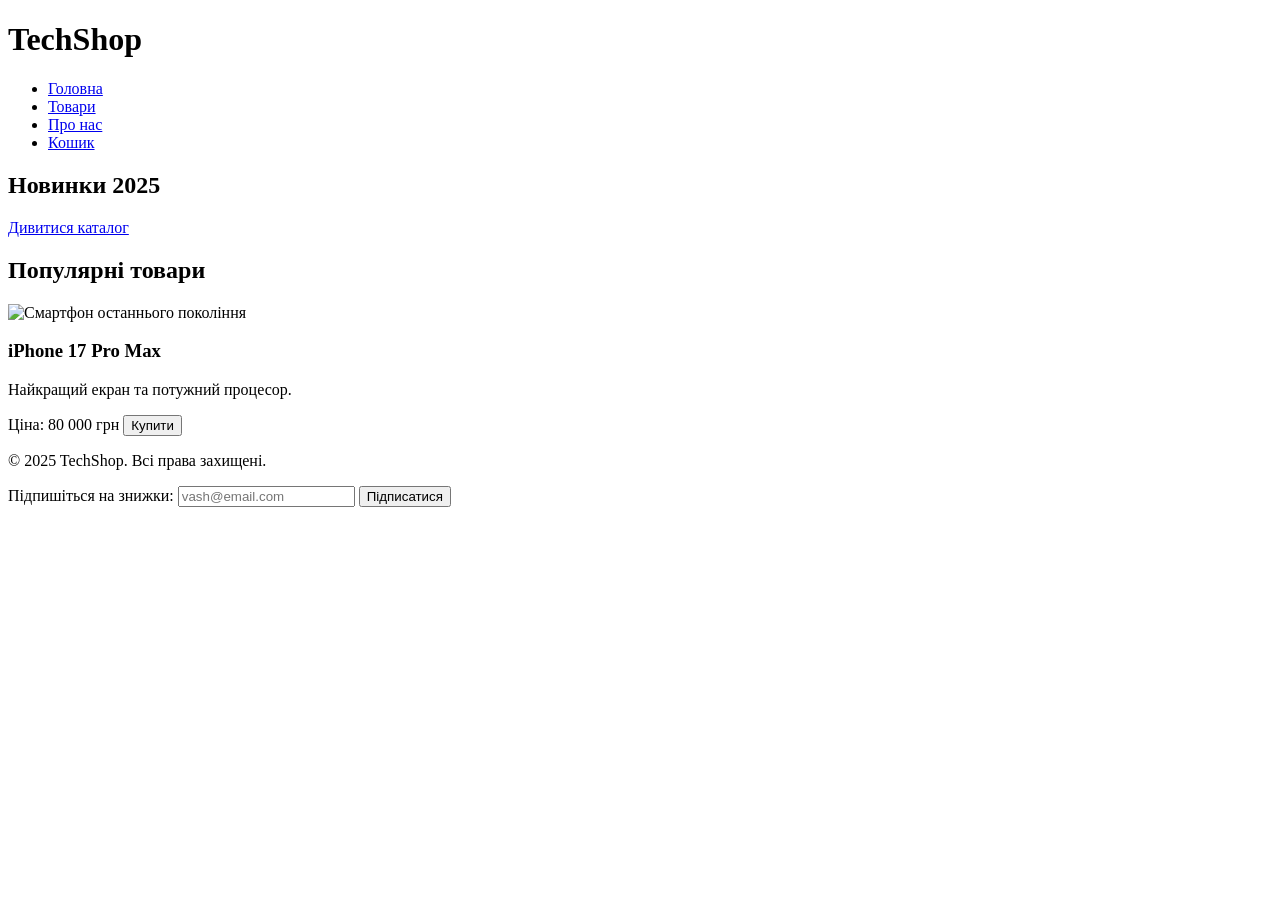
==== index.html @ ba2d1360 "Add basic semantic structure" ====
<!DOCTYPE html>
<html lang="uk">
<head>
    <meta charset="UTF-8">
    <meta name="viewport" content="width=device-width, initial-scale=1.0">
    <title>TechShop</title>
</head>
<body>
    <header>
    <h1>TechShop</h1>
    <nav>
        <ul>
            <li><a href="#">Головна</a></li>
            <li><a href="#">Товари</a></li>
            <li><a href="#">Про нас</a></li>
            <li><a href="#">Кошик</a></li>
        </ul>
    </nav>
    </header>
</body>
<main>
    <section>
    <h2>Новинки 2025</h2>
    <a href="#">Дивитися каталог</a>
    </section>
    <section>
    <h2>Популярні товари</h2>
    <article>
        <img src="https://via.placeholder.com/150" alt="Смартфон останнього покоління">
        <h3>iPhone 17 Pro Max</h3>
        <p>Найкращий екран та потужний процесор.</p>
        <span>Ціна: 80 000 грн</span>
        <button type="button">Купити</button>
    </article>
    </section>
    <footer>
    <p>&copy; 2025 TechShop. Всі права захищені.</p>
    <form>
        <label for="email">Підпишіться на знижки:</label>
        <input type="email" id="email" placeholder="vash@email.com">
        <button type="submit">Підписатися</button>
    </form>
    </footer>
</main>
</html>
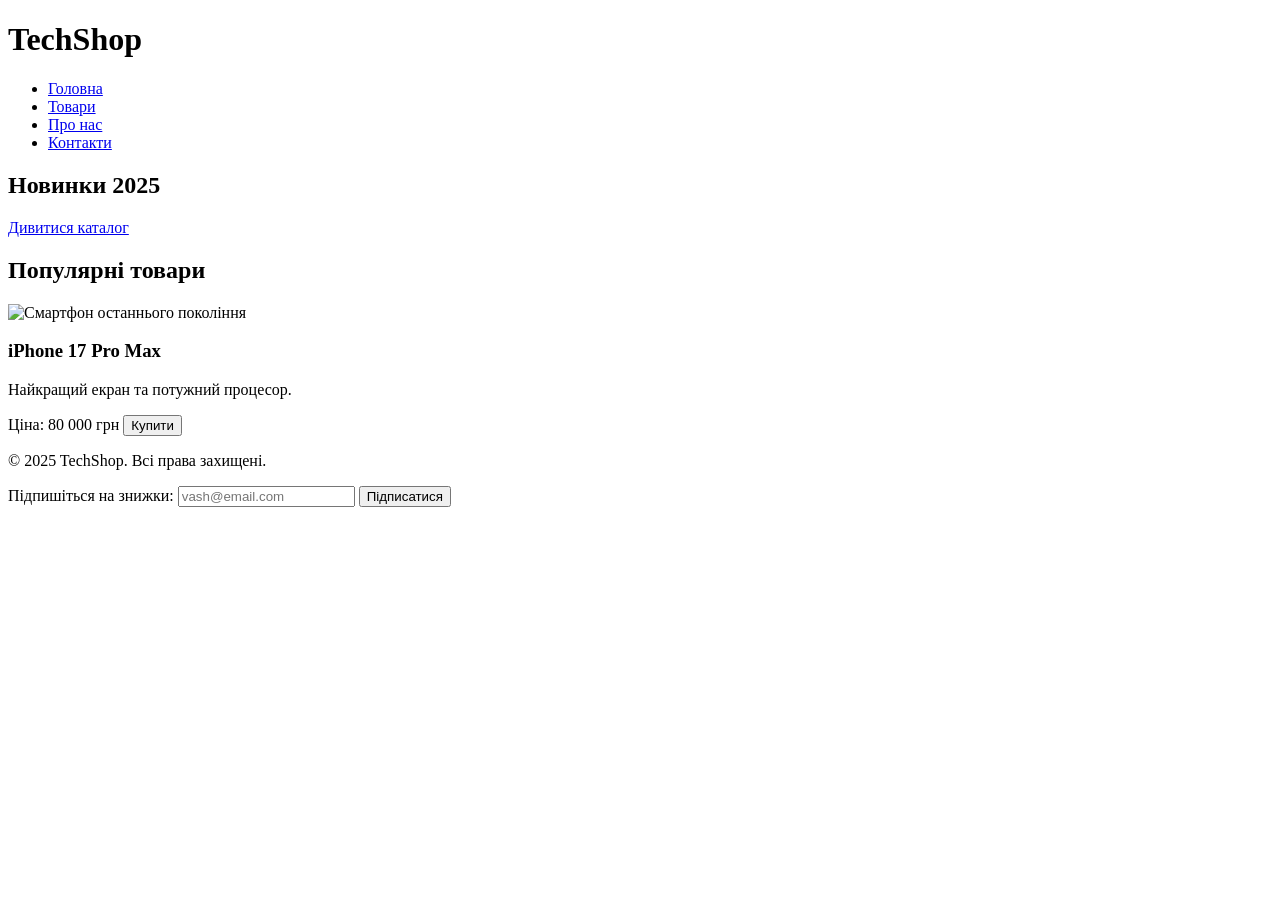
==== commit b58122af: "Add basic semantic HTML5 structure" ====
--- a/index.html
+++ b/index.html
@@ -3,43 +3,46 @@
 <head>
     <meta charset="UTF-8">
     <meta name="viewport" content="width=device-width, initial-scale=1.0">
-    <title>TechShop</title>
+    <title>TechShop - Магазин гаджетів</title>
 </head>
-<body>
-    <header>
-    <h1>TechShop</h1>
-    <nav>
-        <ul>
-            <li><a href="#">Головна</a></li>
-            <li><a href="#">Товари</a></li>
-            <li><a href="#">Про нас</a></li>
-            <li><a href="#">Кошик</a></li>
-        </ul>
-    </nav>
+<body> <header>
+        <h1>TechShop</h1>
+        <nav>
+            <ul>
+                <li><a href="index.html">Головна</a></li>
+                <li><a href="#">Товари</a></li>
+                <li><a href="about.html">Про нас</a></li>
+                <li><a href="contacts.html">Контакти</a></li>
+            </ul>
+        </nav>
     </header>
+
+    <main>
+        <section>
+            <h2>Новинки 2025</h2>
+            <a href="#">Дивитися каталог</a>
+        </section>
+
+        <section>
+            <h2>Популярні товари</h2>
+            <article>
+                <img src="https://via.placeholder.com/150" alt="Смартфон останнього покоління">
+                <h3>iPhone 17 Pro Max</h3>
+                <p>Найкращий екран та потужний процесор.</p>
+                <span>Ціна: 80 000 грн</span>
+                <button type="button">Купити</button>
+            </article>
+            </section>
+    </main>
+
+    <footer>
+        <p>&copy; 2025 TechShop. Всі права захищені.</p>
+        <form>
+            <label for="email">Підпишіться на знижки:</label>
+            <input type="email" id="email" placeholder="vash@email.com">
+            <button type="submit">Підписатися</button>
+        </form>
+    </footer>
+
 </body>
-<main>
-    <section>
-    <h2>Новинки 2025</h2>
-    <a href="#">Дивитися каталог</a>
-    </section>
-    <section>
-    <h2>Популярні товари</h2>
-    <article>
-        <img src="https://via.placeholder.com/150" alt="Смартфон останнього покоління">
-        <h3>iPhone 17 Pro Max</h3>
-        <p>Найкращий екран та потужний процесор.</p>
-        <span>Ціна: 80 000 грн</span>
-        <button type="button">Купити</button>
-    </article>
-    </section>
-    <footer>
-    <p>&copy; 2025 TechShop. Всі права захищені.</p>
-    <form>
-        <label for="email">Підпишіться на знижки:</label>
-        <input type="email" id="email" placeholder="vash@email.com">
-        <button type="submit">Підписатися</button>
-    </form>
-    </footer>
-</main>
 </html>
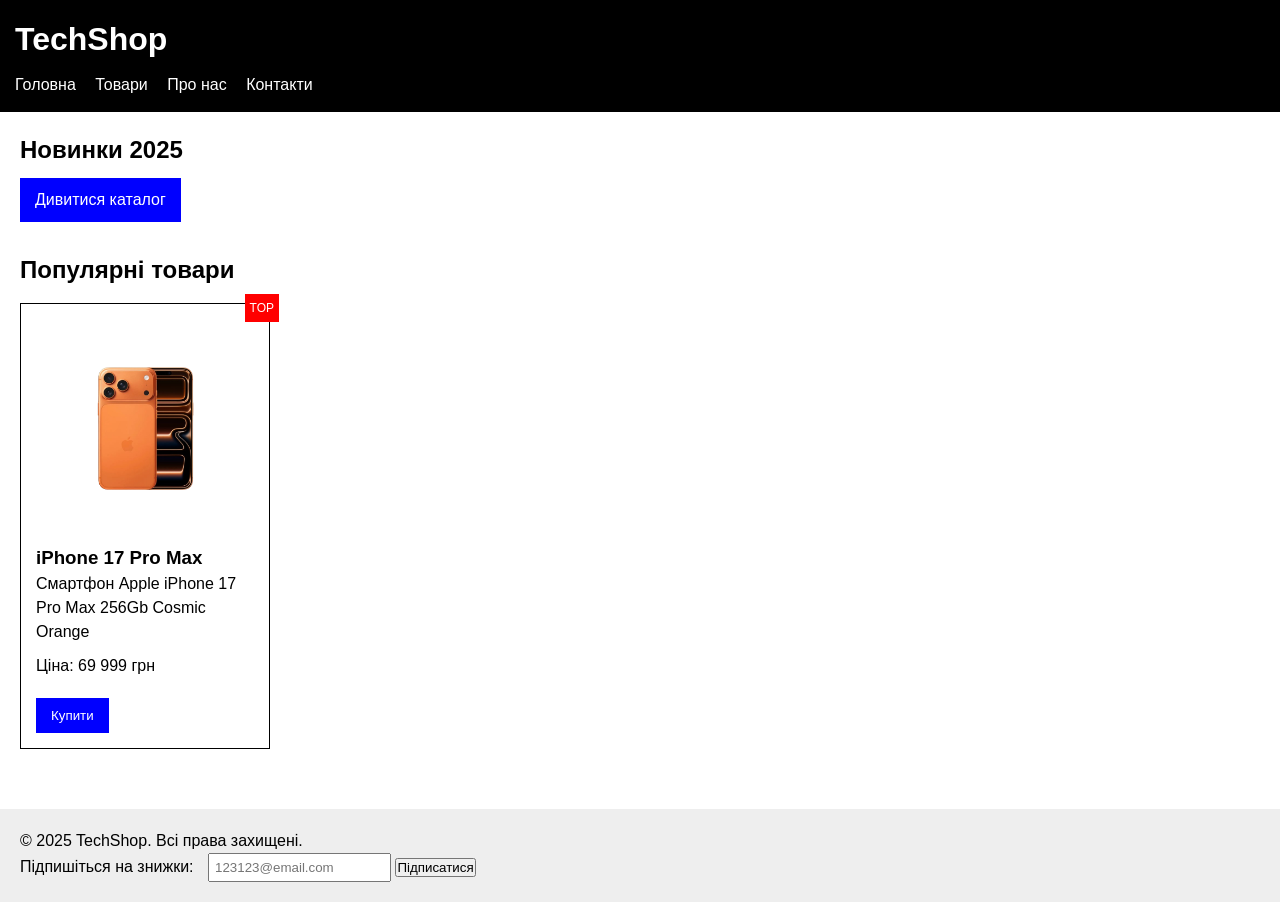
==== commit 563d1a45: "lab 3" ====
--- a/index.html
+++ b/index.html
@@ -4,11 +4,13 @@
     <meta charset="UTF-8">
     <meta name="viewport" content="width=device-width, initial-scale=1.0">
     <title>TechShop - Магазин гаджетів</title>
+    <link rel="stylesheet" href="style.css">
 </head>
-<body> <header>
+<body>
+    <header class="header">
         <h1>TechShop</h1>
         <nav>
-            <ul>
+            <ul class="menu">
                 <li><a href="index.html">Головна</a></li>
                 <li><a href="#">Товари</a></li>
                 <li><a href="about.html">Про нас</a></li>
@@ -17,29 +19,31 @@
         </nav>
     </header>
 
-    <main>
-        <section>
+    <main class="container">
+        <section class="hero">
             <h2>Новинки 2025</h2>
-            <a href="#">Дивитися каталог</a>
+            <a href="#" class="btn">Дивитися каталог</a>
         </section>
 
         <section>
             <h2>Популярні товари</h2>
-            <article>
-                <img src="https://via.placeholder.com/150" alt="Смартфон останнього покоління">
+            <article class="card">
+                <span class="badge">TOP</span>
+    
+                <img src="images/iphone-17-pro-max-256gb-orange.jpg">
                 <h3>iPhone 17 Pro Max</h3>
-                <p>Найкращий екран та потужний процесор.</p>
-                <span>Ціна: 80 000 грн</span>
-                <button type="button">Купити</button>
+                <p>Смартфон Apple iPhone 17 Pro Max 256Gb Cosmic Orange</p>
+                <span class="price">Ціна: 69 999 грн</span>
+                <button type="button" class="btn">Купити</button>
             </article>
             </section>
     </main>
 
-    <footer>
+    <footer class="footer">
         <p>&copy; 2025 TechShop. Всі права захищені.</p>
-        <form>
+        <form class="form">
             <label for="email">Підпишіться на знижки:</label>
-            <input type="email" id="email" placeholder="vash@email.com">
+            <input type="email" id="email" placeholder="123123@email.com">
             <button type="submit">Підписатися</button>
         </form>
     </footer>
--- a/style.css
+++ b/style.css
@@ -0,0 +1,102 @@
+*,
+*::before,
+*::after {
+    margin: 0;
+    padding: 0;
+    box-sizing: border-box;
+}
+
+body {
+    font-family: Arial, sans-serif;
+    line-height: 1.5;
+}
+
+.header {
+    background: black;
+    color: white;
+    padding: 15px;
+
+    position: sticky;
+    top: 0;
+    z-index: 100;
+}
+
+.menu {
+    list-style: none;
+    margin-top: 10px;
+}
+
+.menu li {
+    display: inline-block;
+    margin-right: 15px;
+}
+
+.menu a {
+    color: white;
+    text-decoration: none;
+}
+
+.container {
+    padding: 20px;
+}
+
+.hero {
+    margin-bottom: 30px;
+}
+
+.btn {
+    display: inline-block;
+    margin-top: 10px;
+    padding: 10px 15px;
+
+    background: blue;
+    color: white;
+    text-decoration: none;
+    border: none;
+    cursor: pointer;
+}
+
+.btn:hover {
+    background: darkblue;
+}
+
+.card {
+    position: relative;
+
+    width: 250px;
+    padding: 15px;
+    margin-top: 15px;
+
+    border: 1px solid black;
+}
+
+.card img {
+    width: 100%;
+}
+
+.price {
+    display: block;
+    margin: 10px 0;
+}
+
+.badge {
+    position: absolute;
+    top: -10px;
+    right: -10px;
+
+    background: red;
+    color: white;
+    padding: 5px;
+    font-size: 12px;
+}
+
+.footer {
+    margin-top: 40px;
+    padding: 20px;
+    background: #eee;
+}
+
+.form input {
+    padding: 5px;
+    margin-left: 10px;
+}
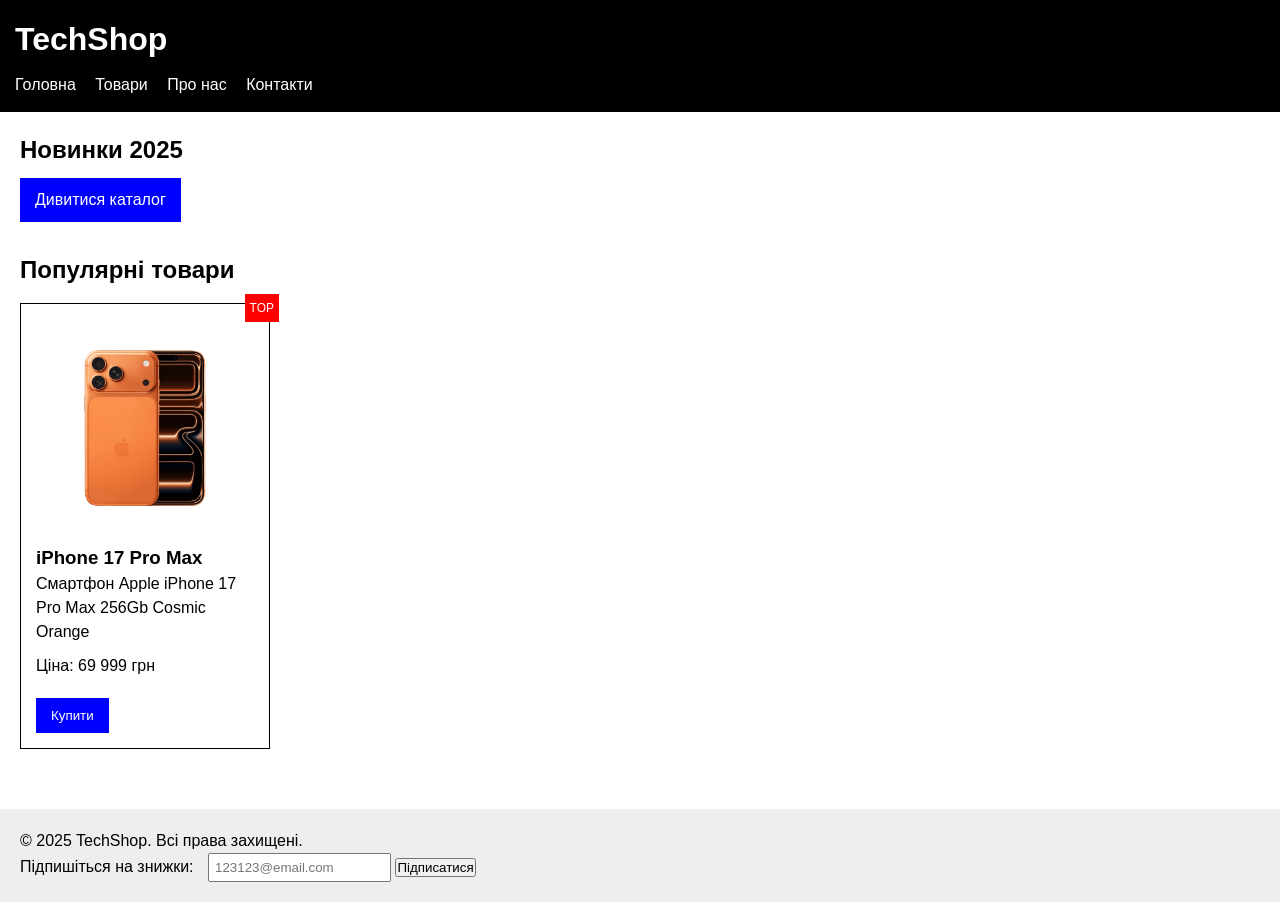
==== commit dab37365: "fix" ====
--- a/index.html
+++ b/index.html
@@ -4,7 +4,7 @@
     <meta charset="UTF-8">
     <meta name="viewport" content="width=device-width, initial-scale=1.0">
     <title>TechShop - Магазин гаджетів</title>
-    <link rel="stylesheet" href="style.css">
+    <link rel="stylesheet" href="assets/css/style.css">
 </head>
 <body>
     <header class="header">
@@ -30,7 +30,7 @@
             <article class="card">
                 <span class="badge">TOP</span>
     
-                <img src="images/iphone-17-pro-max-256gb-orange.jpg">
+                <img src="assets/images/iphone-17.png">
                 <h3>iPhone 17 Pro Max</h3>
                 <p>Смартфон Apple iPhone 17 Pro Max 256Gb Cosmic Orange</p>
                 <span class="price">Ціна: 69 999 грн</span>
--- a/assets/css/style.css
+++ b/assets/css/style.css
@@ -0,0 +1,102 @@
+*,
+*::before,
+*::after {
+    margin: 0;
+    padding: 0;
+    box-sizing: border-box;
+}
+
+body {
+    font-family: Arial, sans-serif;
+    line-height: 1.5;
+}
+
+.header {
+    background: black;
+    color: white;
+    padding: 15px;
+
+    position: sticky;
+    top: 0;
+    z-index: 100;
+}
+
+.menu {
+    list-style: none;
+    margin-top: 10px;
+}
+
+.menu li {
+    display: inline-block;
+    margin-right: 15px;
+}
+
+.menu a {
+    color: white;
+    text-decoration: none;
+}
+
+.container {
+    padding: 20px;
+}
+
+.hero {
+    margin-bottom: 30px;
+}
+
+.btn {
+    display: inline-block;
+    margin-top: 10px;
+    padding: 10px 15px;
+
+    background: blue;
+    color: white;
+    text-decoration: none;
+    border: none;
+    cursor: pointer;
+}
+
+.btn:hover {
+    background: darkblue;
+}
+
+.card {
+    position: relative;
+
+    width: 250px;
+    padding: 15px;
+    margin-top: 15px;
+
+    border: 1px solid black;
+}
+
+.card img {
+    width: 100%;
+}
+
+.price {
+    display: block;
+    margin: 10px 0;
+}
+
+.badge {
+    position: absolute;
+    top: -10px;
+    right: -10px;
+
+    background: red;
+    color: white;
+    padding: 5px;
+    font-size: 12px;
+}
+
+.footer {
+    margin-top: 40px;
+    padding: 20px;
+    background: #eee;
+}
+
+.form input {
+    padding: 5px;
+    margin-left: 10px;
+}
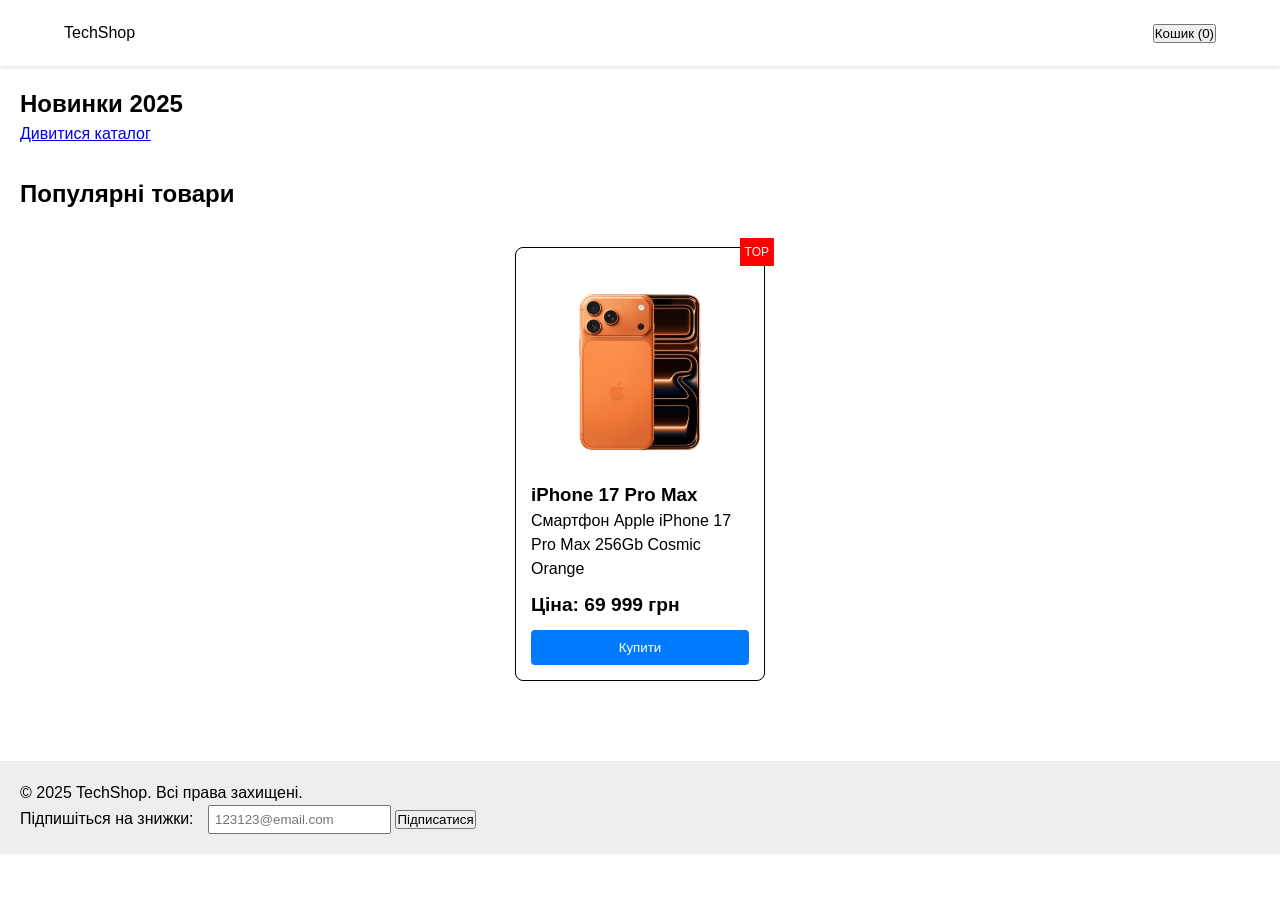
==== commit 105f68c3: "Lab 4: Accomplish header and grid layout using Flexbox" ====
--- a/index.html
+++ b/index.html
@@ -8,8 +8,9 @@
 </head>
 <body>
     <header class="header">
-        <h1>TechShop</h1>
-        <nav>
+        <div class="logo">TechShop</div>
+
+        <nav class="main-nav">
             <ul class="menu">
                 <li><a href="index.html">Головна</a></li>
                 <li><a href="#">Товари</a></li>
@@ -17,6 +18,9 @@
                 <li><a href="contacts.html">Контакти</a></li>
             </ul>
         </nav>
+        <div class="user-actions">
+            <button class="btn-cart">Кошик (0)</button>
+        </div>
     </header>
 
     <main class="container">
@@ -25,17 +29,19 @@
             <a href="#" class="btn">Дивитися каталог</a>
         </section>
 
-        <section>
+        <section class="catalog">
             <h2>Популярні товари</h2>
-            <article class="card">
-                <span class="badge">TOP</span>
-    
-                <img src="assets/images/iphone-17.png">
-                <h3>iPhone 17 Pro Max</h3>
-                <p>Смартфон Apple iPhone 17 Pro Max 256Gb Cosmic Orange</p>
-                <span class="price">Ціна: 69 999 грн</span>
-                <button type="button" class="btn">Купити</button>
-            </article>
+
+            <div class="products-grid">
+                <article class="product-card">
+                    <span class="badge">TOP</span>
+                    <img src="assets/images/iphone-17.png" alt="Product Name" class="product-img">
+                    <h3 class="product-title">iPhone 17 Pro Max</h3>
+                    <p class="product-desc">Смартфон Apple iPhone 17 Pro Max 256Gb Cosmic Orange</p>
+                    <span class="product-price">Ціна: 69 999 грн</span>
+                    <button class="btn-buy">Купити</button>
+                </article>
+            </div>
             </section>
     </main>
 
--- a/assets/css/style.css
+++ b/assets/css/style.css
@@ -12,15 +12,49 @@
 }
 
 .header {
-    background: black;
-    color: white;
-    padding: 15px;
-
-    position: sticky;
-    top: 0;
-    z-index: 100;
+    display: flex;
+    justify-content: space-between;
+    align-items: center;
+    padding: 1rem 5%;
+    background-color: var(--bg-color);
+    box-shadow: 0 2px 4px rgba(0,0,0,0.1);
 }
 
+.products-grid {
+    display: flex;
+    flex-wrap: wrap;
+    justify-content: center;
+    padding: 20px 0;
+}
+
+.product-card {
+    display: flex;
+    flex-direction: column;
+    width: calc(25% - 20px);
+    min-width: 250px;
+    border: 1px solid #eee;
+    padding: 15px;
+    border-radius: 8px;
+    transition: transform 0.3s ease;
+}
+
+.product-card button {
+    margin-top: auto;
+    padding: 10px;
+    background-color: #007bff;
+    color: white;
+    border: none;
+    border-radius: 4px;
+    cursor: pointer;
+}
+
+.nav-list {
+    display: flex;
+    gap: 2rem;
+    list-style: none;
+    margin: 0;
+    padding: 0;
+}
 .menu {
     list-style: none;
     margin-top: 10px;
@@ -44,23 +78,25 @@
     margin-bottom: 30px;
 }
 
-.btn {
-    display: inline-block;
-    margin-top: 10px;
-    padding: 10px 15px;
-
-    background: blue;
+.btn-buy {
+    margin-top: auto;
+    padding: 10px;
+    background-color: var(--primary-blue);
     color: white;
-    text-decoration: none;
     border: none;
+    border-radius: 4px;
     cursor: pointer;
 }
 
-.btn:hover {
+.btn-buy:hover {
     background: darkblue;
 }
 
-.card {
+.product-card:hover {
+    transform: translateY(-5px);
+}
+
+.product-card {
     position: relative;
 
     width: 250px;
@@ -70,12 +106,15 @@
     border: 1px solid black;
 }
 
-.card img {
+.product-card img {
     width: 100%;
+    height: auto;
+    object-fit: contain;
 }
 
-.price {
-    display: block;
+.product-price {
+    font-weight: bold;
+    font-size: 1.2rem;
     margin: 10px 0;
 }
 
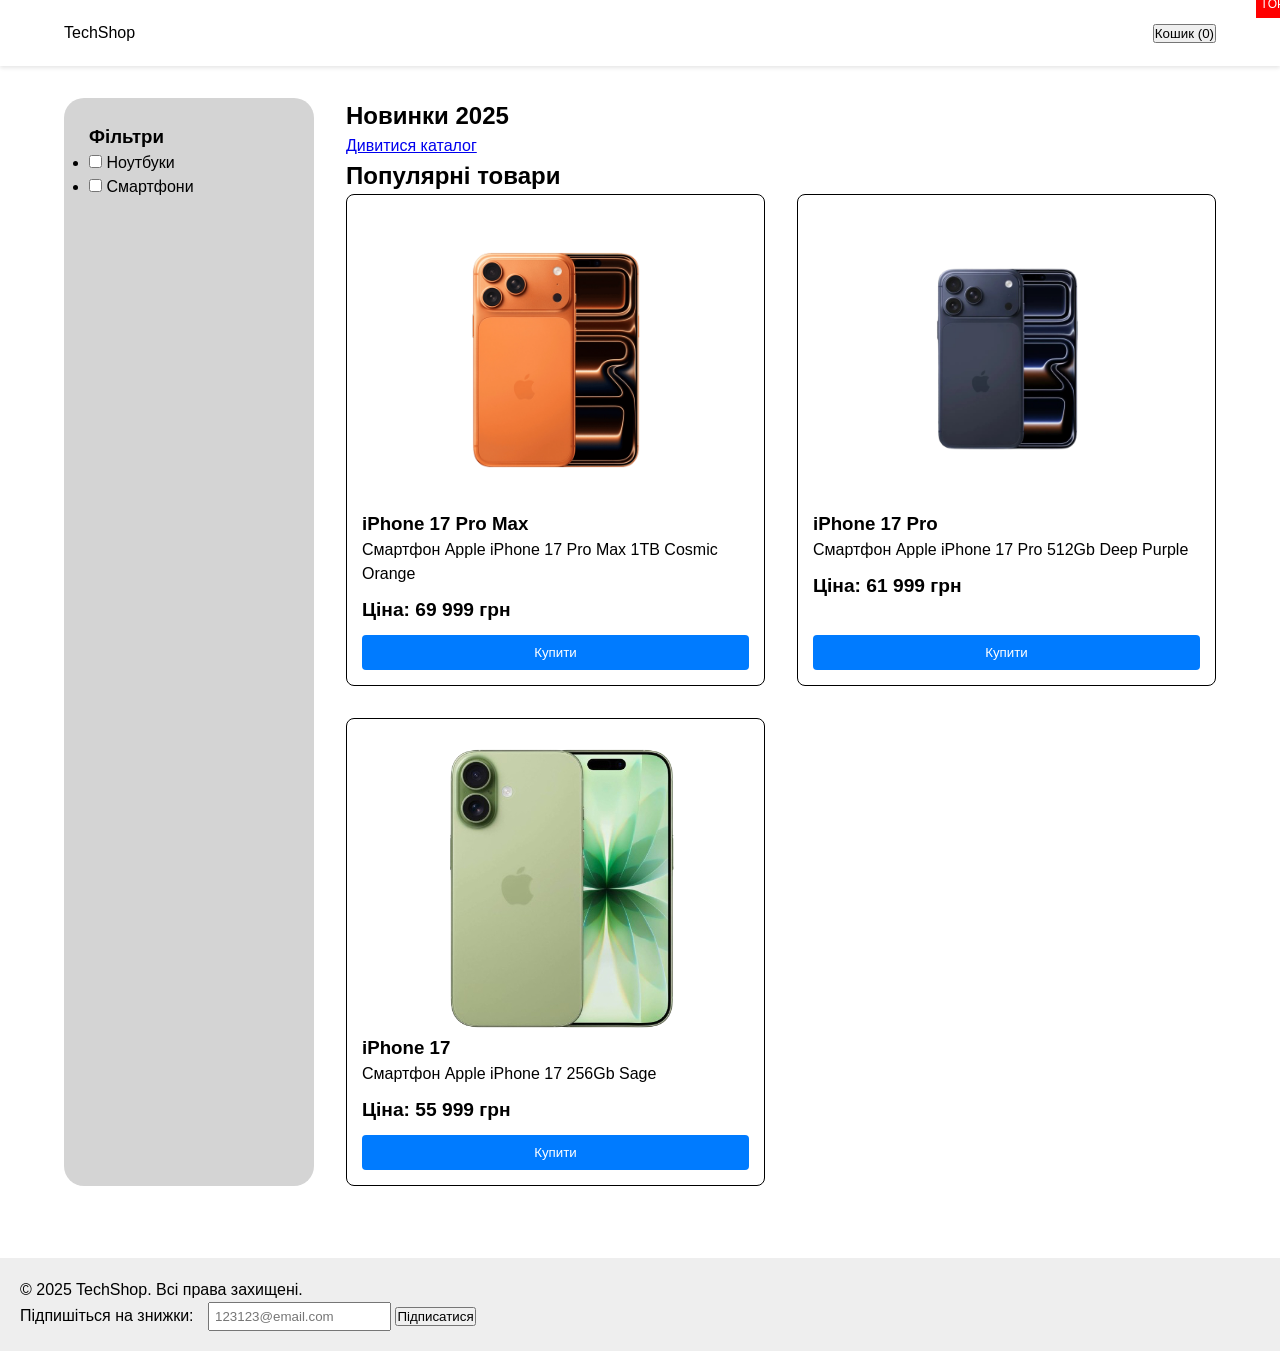
==== commit ea95e5df: "Lab5" ====
--- a/index.html
+++ b/index.html
@@ -23,26 +23,51 @@
         </div>
     </header>
 
-    <main class="container">
-        <section class="hero">
-            <h2>Новинки 2025</h2>
-            <a href="#" class="btn">Дивитися каталог</a>
-        </section>
+    <main class="page-layout">
+        <aside class="sidebar">
+            <h3>Фільтри</h3>
+            <ul>
+                <li><input type="checkbox" /> Ноутбуки</li>
+                <li><input type="checkbox" /> Смартфони</li>
+            </ul>
+        </aside>
+        <div class="main-content">
+            <section class="products-content">
+                <h2>Новинки 2025</h2>
+                <a href="#" class="btn">Дивитися каталог</a>
+            </section>
 
-        <section class="catalog">
-            <h2>Популярні товари</h2>
+            <section class="products-content">
+                <h2>Популярні товари</h2>
 
-            <div class="products-grid">
-                <article class="product-card">
-                    <span class="badge">TOP</span>
-                    <img src="assets/images/iphone-17.png" alt="Product Name" class="product-img">
-                    <h3 class="product-title">iPhone 17 Pro Max</h3>
-                    <p class="product-desc">Смартфон Apple iPhone 17 Pro Max 256Gb Cosmic Orange</p>
-                    <span class="product-price">Ціна: 69 999 грн</span>
-                    <button class="btn-buy">Купити</button>
-                </article>
-            </div>
+                <div class="products-grid">
+                    <article class="product-card">
+                        <span class="badge">TOP</span>
+                        <img src="assets/images/iphone-17-promax.png" alt="Product Name" class="product-img">
+                        <h3 class="product-title">iPhone 17 Pro Max</h3>
+                        <p class="product-desc">Смартфон Apple iPhone 17 Pro Max 1TB Cosmic Orange</p>
+                        <span class="product-price">Ціна: 69 999 грн</span>
+                        <button class="btn-buy">Купити</button>
+                    </article>
+                    <article class="product-card">
+                        <span class="badge">TOP</span>
+                        <img src="assets/images/iphone-17-pro.jpg" alt="Product Name" class="product-img">
+                        <h3 class="product-title">iPhone 17 Pro</h3>
+                        <p class="product-desc">Смартфон Apple iPhone 17 Pro 512Gb Deep Purple</p>
+                        <span class="product-price">Ціна: 61 999 грн</span>
+                        <button class="btn-buy">Купити</button>
+                    </article>
+                    <article class="product-card">
+                        <span class="badge">TOP</span>
+                        <img src="assets/images/iphone-17.png" alt="Product Name" class="product-img">
+                        <h3 class="product-title">iPhone 17</h3>
+                        <p class="product-desc">Смартфон Apple iPhone 17 256Gb Sage</p>
+                        <span class="product-price">Ціна: 55 999 грн</span>
+                        <button class="btn-buy">Купити</button>
+                    </article>
+                </div>
             </section>
+        </div>
     </main>
 
     <footer class="footer">
--- a/assets/css/style.css
+++ b/assets/css/style.css
@@ -21,18 +21,15 @@
 }
 
 .products-grid {
-    display: flex;
-    flex-wrap: wrap;
-    justify-content: center;
-    padding: 20px 0;
+  display: grid;
+  grid-template-columns: repeat(auto-fill, minmax(280px, 1fr));
+  gap: 2rem;
 }
 
 .product-card {
     display: flex;
     flex-direction: column;
-    width: calc(25% - 20px);
-    min-width: 250px;
-    border: 1px solid #eee;
+    border: 1px solid #000000;
     padding: 15px;
     border-radius: 8px;
     transition: transform 0.3s ease;
@@ -96,19 +93,9 @@
     transform: translateY(-5px);
 }
 
-.product-card {
-    position: relative;
-
-    width: 250px;
-    padding: 15px;
-    margin-top: 15px;
-
-    border: 1px solid black;
-}
-
 .product-card img {
     width: 100%;
-    height: auto;
+    height: 300px;
     object-fit: contain;
 }
 
@@ -138,4 +125,34 @@
 .form input {
     padding: 5px;
     margin-left: 10px;
+}
+
+.page-layout {
+  display: grid;
+  grid-template-columns: 250px 1fr;
+  gap: 2rem;
+  padding: 2rem 5%;
+}
+
+.sidebar {
+    background-color: #d4d4d4;
+    padding: 25px;
+    border-radius: 20px;
+}
+
+@media screen and (max-width: 768px) {
+  .page-layout {
+    grid-template-columns: 250px 1fr;
+  }
+
+  .main-content {
+    display: flex;
+    flex-direction: column;
+    gap: 1rem;
+  }
+
+  .header {
+    flex-direction: column;
+    gap: 1rem;
+  }
 }
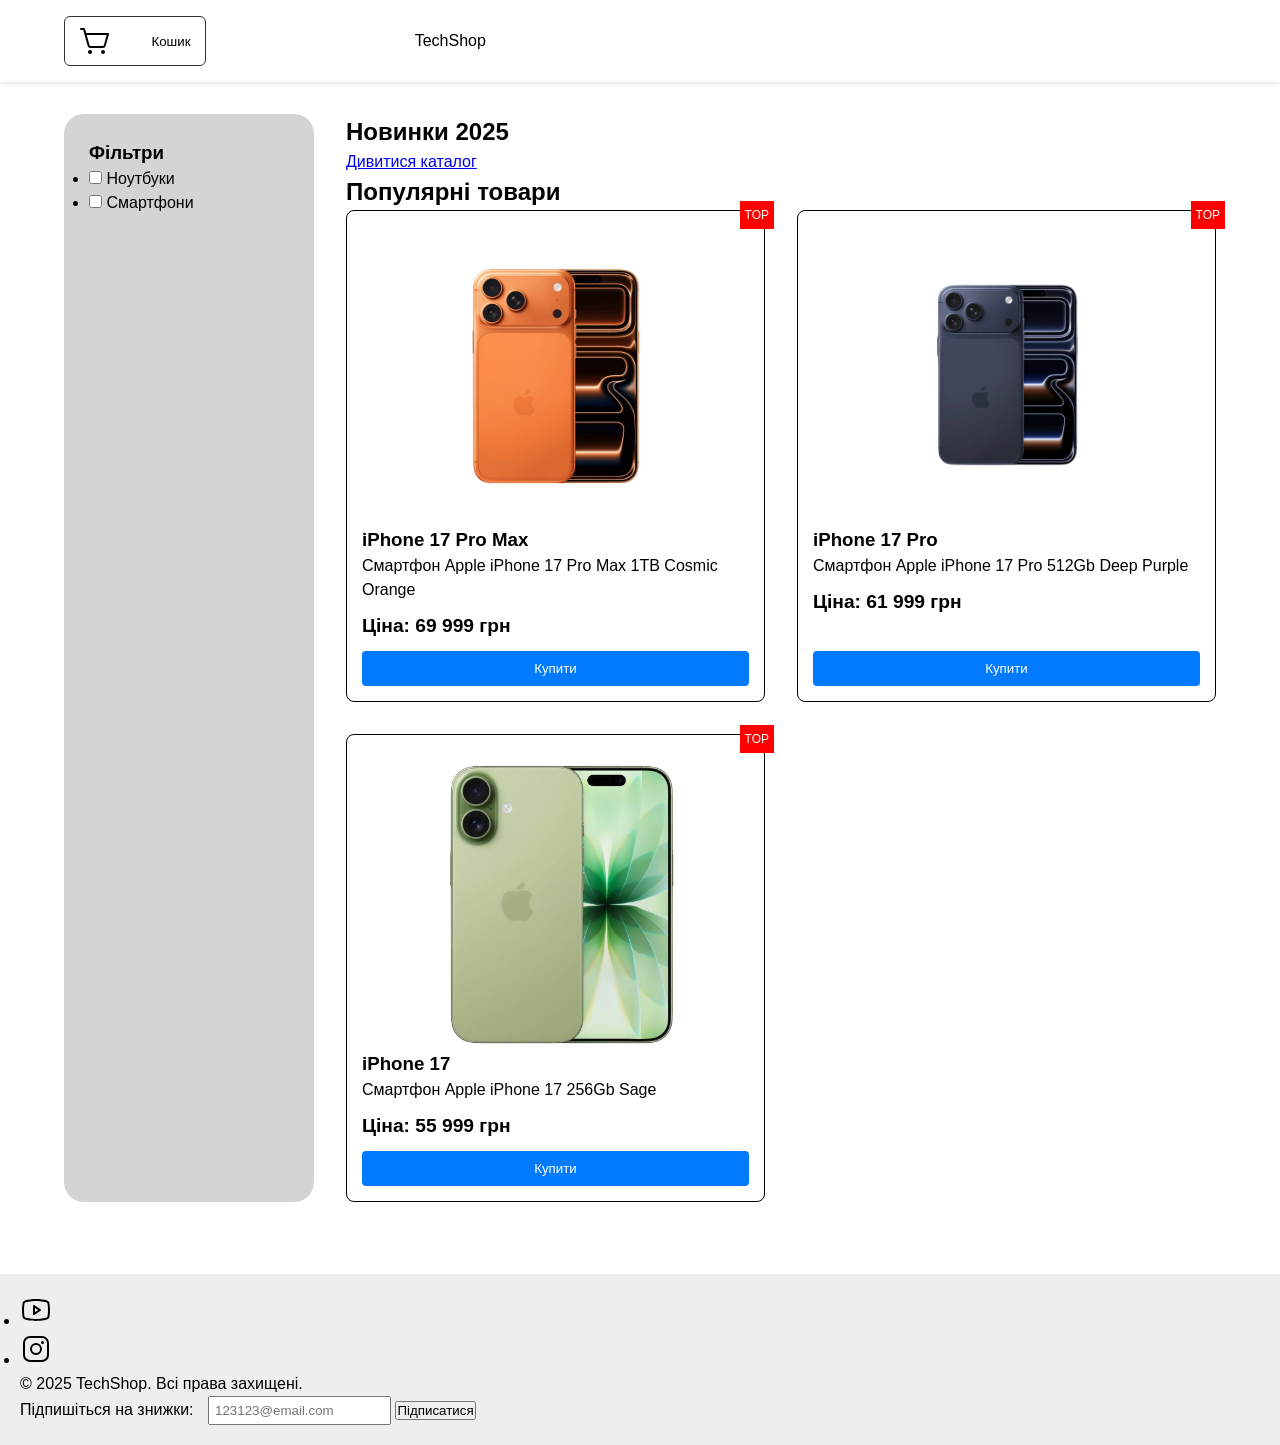
==== commit 5e30c2b3: "Add inline SVGs and refine mobile responsive view" ====
--- a/index.html
+++ b/index.html
@@ -2,12 +2,29 @@
 <html lang="uk">
 <head>
     <meta charset="UTF-8">
-    <meta name="viewport" content="width=device-width, initial-scale=1.0">
+    <meta name="viewport" content="width=device-width, initial-scale=1.0"/>
     <title>TechShop - Магазин гаджетів</title>
     <link rel="stylesheet" href="assets/css/style.css">
 </head>
 <body>
     <header class="header">
+        <button class="menu-toggle" aria-label="Відкрити меню">
+            <width="24" height="24"><svg xmlns="http://www.w3.org/2000/svg" width="32" height="32" fill="#000000" viewBox="0 0 256 256" data-darkreader-inline-fill="" style="--darkreader-inline-fill: var(--darkreader-background-000000, #000000);"><path d="M224,128a8,8,0,0,1-8,8H40a8,8,0,0,1,0-16H216A8,8,0,0,1,224,128ZM40,72H216a8,8,0,0,0,0-16H40a8,8,0,0,0,0,16ZM216,184H40a8,8,0,0,0,0,16H216a8,8,0,0,0,0-16Z"></path></svg>
+        </button>
+        <button class="btn btn-cart">
+            <svg xmlns="http://www.w3.org/2000/svg" width="32" height="32" fill="#000000" viewBox="0 0 256 256" data-darkreader-inline-fill="" style="--darkreader-inline-fill: var(--darkreader-background-000000, #000000);"><path d="M104,216a16,16,0,1,1-16-16A16,16,0,0,1,104,216Zm88-16a16,16,0,1,0,16,16A16,16,0,0,0,192,200ZM239.71,74.14l-25.64,92.28A24.06,24.06,0,0,1,191,184H92.16A24.06,24.06,0,0,1,69,166.42L33.92,40H16a8,8,0,0,1,0-16H40a8,8,0,0,1,7.71,5.86L57.19,64H232a8,8,0,0,1,7.71,10.14ZM221.47,80H61.64l22.81,82.14A8,8,0,0,0,92.16,168H191a8,8,0,0,0,7.71-5.86Z"></path></svg>
+            <svg
+              xmlns="http://www.w3.org/2000/svg"
+              fill="none"
+              viewBox="0 0 24 24"
+              stroke-width="1.5"
+              stroke="currentColor"
+              width="24"
+              height="24"
+            >
+            </svg>
+            Кошик
+        </button>
         <div class="logo">TechShop</div>
 
         <nav class="main-nav">
@@ -19,7 +36,6 @@
             </ul>
         </nav>
         <div class="user-actions">
-            <button class="btn-cart">Кошик (0)</button>
         </div>
     </header>
 
@@ -47,7 +63,7 @@
                         <h3 class="product-title">iPhone 17 Pro Max</h3>
                         <p class="product-desc">Смартфон Apple iPhone 17 Pro Max 1TB Cosmic Orange</p>
                         <span class="product-price">Ціна: 69 999 грн</span>
-                        <button class="btn-buy">Купити</button>
+                        <button class="btn-buy" onclick="window.location.href='checkout.html'">Купити</button>
                     </article>
                     <article class="product-card">
                         <span class="badge">TOP</span>
@@ -55,7 +71,7 @@
                         <h3 class="product-title">iPhone 17 Pro</h3>
                         <p class="product-desc">Смартфон Apple iPhone 17 Pro 512Gb Deep Purple</p>
                         <span class="product-price">Ціна: 61 999 грн</span>
-                        <button class="btn-buy">Купити</button>
+                        <button class="btn-buy" onclick="window.location.href='checkout.html'">Купити</button>
                     </article>
                     <article class="product-card">
                         <span class="badge">TOP</span>
@@ -63,7 +79,7 @@
                         <h3 class="product-title">iPhone 17</h3>
                         <p class="product-desc">Смартфон Apple iPhone 17 256Gb Sage</p>
                         <span class="product-price">Ціна: 55 999 грн</span>
-                        <button class="btn-buy">Купити</button>
+                        <button class="btn-buy" onclick="window.location.href='checkout.html'">Купити</button>
                     </article>
                 </div>
             </section>
@@ -71,6 +87,14 @@
     </main>
 
     <footer class="footer">
+        <ul class="social-links">
+            <li>
+              <a href="#"><svg xmlns="http://www.w3.org/2000/svg" width="32" height="32" fill="#000000" viewBox="0 0 256 256" data-darkreader-inline-fill="" style="--darkreader-inline-fill: var(--darkreader-background-000000, #000000);"><path d="M164.44,121.34l-48-32A8,8,0,0,0,104,96v64a8,8,0,0,0,12.44,6.66l48-32a8,8,0,0,0,0-13.32ZM120,145.05V111l25.58,17ZM234.33,69.52a24,24,0,0,0-14.49-16.4C185.56,39.88,131,40,128,40s-57.56-.12-91.84,13.12a24,24,0,0,0-14.49,16.4C19.08,79.5,16,97.74,16,128s3.08,48.5,5.67,58.48a24,24,0,0,0,14.49,16.41C69,215.56,120.4,216,127.34,216h1.32c6.94,0,58.37-.44,91.18-13.11a24,24,0,0,0,14.49-16.41c2.59-10,5.67-28.22,5.67-58.48S236.92,79.5,234.33,69.52Zm-15.49,113a8,8,0,0,1-4.77,5.49c-31.65,12.22-85.48,12-86,12H128c-.54,0-54.33.2-86-12a8,8,0,0,1-4.77-5.49C34.8,173.39,32,156.57,32,128s2.8-45.39,5.16-54.47A8,8,0,0,1,41.93,68c30.52-11.79,81.66-12,85.85-12h.27c.54,0,54.38-.18,86,12a8,8,0,0,1,4.77,5.49C221.2,82.61,224,99.43,224,128S221.2,173.39,218.84,182.47Z"></path></svg></a>
+            </li>
+            <li>
+              <a href="#"><svg xmlns="http://www.w3.org/2000/svg" width="32" height="32" fill="#000000" viewBox="0 0 256 256" data-darkreader-inline-fill="" style="--darkreader-inline-fill: var(--darkreader-background-000000, #000000);"><path d="M128,80a48,48,0,1,0,48,48A48.05,48.05,0,0,0,128,80Zm0,80a32,32,0,1,1,32-32A32,32,0,0,1,128,160ZM176,24H80A56.06,56.06,0,0,0,24,80v96a56.06,56.06,0,0,0,56,56h96a56.06,56.06,0,0,0,56-56V80A56.06,56.06,0,0,0,176,24Zm40,152a40,40,0,0,1-40,40H80a40,40,0,0,1-40-40V80A40,40,0,0,1,80,40h96a40,40,0,0,1,40,40ZM192,76a12,12,0,1,1-12-12A12,12,0,0,1,192,76Z"></path></svg></a>
+            </li>
+          </ul>
         <p>&copy; 2025 TechShop. Всі права захищені.</p>
         <form class="form">
             <label for="email">Підпишіться на знижки:</label>
--- a/assets/css/style.css
+++ b/assets/css/style.css
@@ -27,6 +27,7 @@
 }
 
 .product-card {
+    position: relative;
     display: flex;
     flex-direction: column;
     border: 1px solid #000000;
@@ -140,19 +141,66 @@
     border-radius: 20px;
 }
 
+.btn-cart {
+    display: inline-flex;
+    align-items: center;
+    gap: 0.5rem;
+    padding: 0.5rem 0.9rem;
+    border: 1px solid #333;
+    border-radius: 6px;
+    background-color: #fff;
+    color: #000;
+    text-decoration: none;
+    cursor: pointer;
+  }
+
+.menu-toggle {
+    display: none;
+    background: none;
+    border: none;
+    cursor: pointer;
+  }
+
 @media screen and (max-width: 768px) {
-  .page-layout {
-    grid-template-columns: 250px 1fr;
-  }
-
-  .main-content {
-    display: flex;
-    flex-direction: column;
-    gap: 1rem;
-  }
-
-  .header {
-    flex-direction: column;
-    gap: 1rem;
-  }
-}+    .header {
+    display: grid;
+    grid-template-columns: auto 1fr auto;
+    align-items: center;
+    gap: 0.75rem;
+    padding: 1rem;
+    }
+    .menu-toggle {
+      display: block;
+    }
+    .main-nav ul {
+      display: none;
+    }
+    h2 {
+      font-size: 1.5rem;
+    }
+    .page-layout {
+      padding: 1rem;
+      grid-template-columns: 1fr;
+      gap: 1rem;
+    }
+  
+    .main-content {
+      display: flex;
+      flex-direction: column;
+      gap: 1rem;
+    }
+  
+    .header {
+      flex-direction: column;
+      gap: 1rem;
+    }
+    .btn-cart {
+      grid-column: 3;
+      justify-self: end;
+      font-size: 0.9rem;
+    }
+  
+    .social-links {
+      justify-content: center;
+    }
+  }
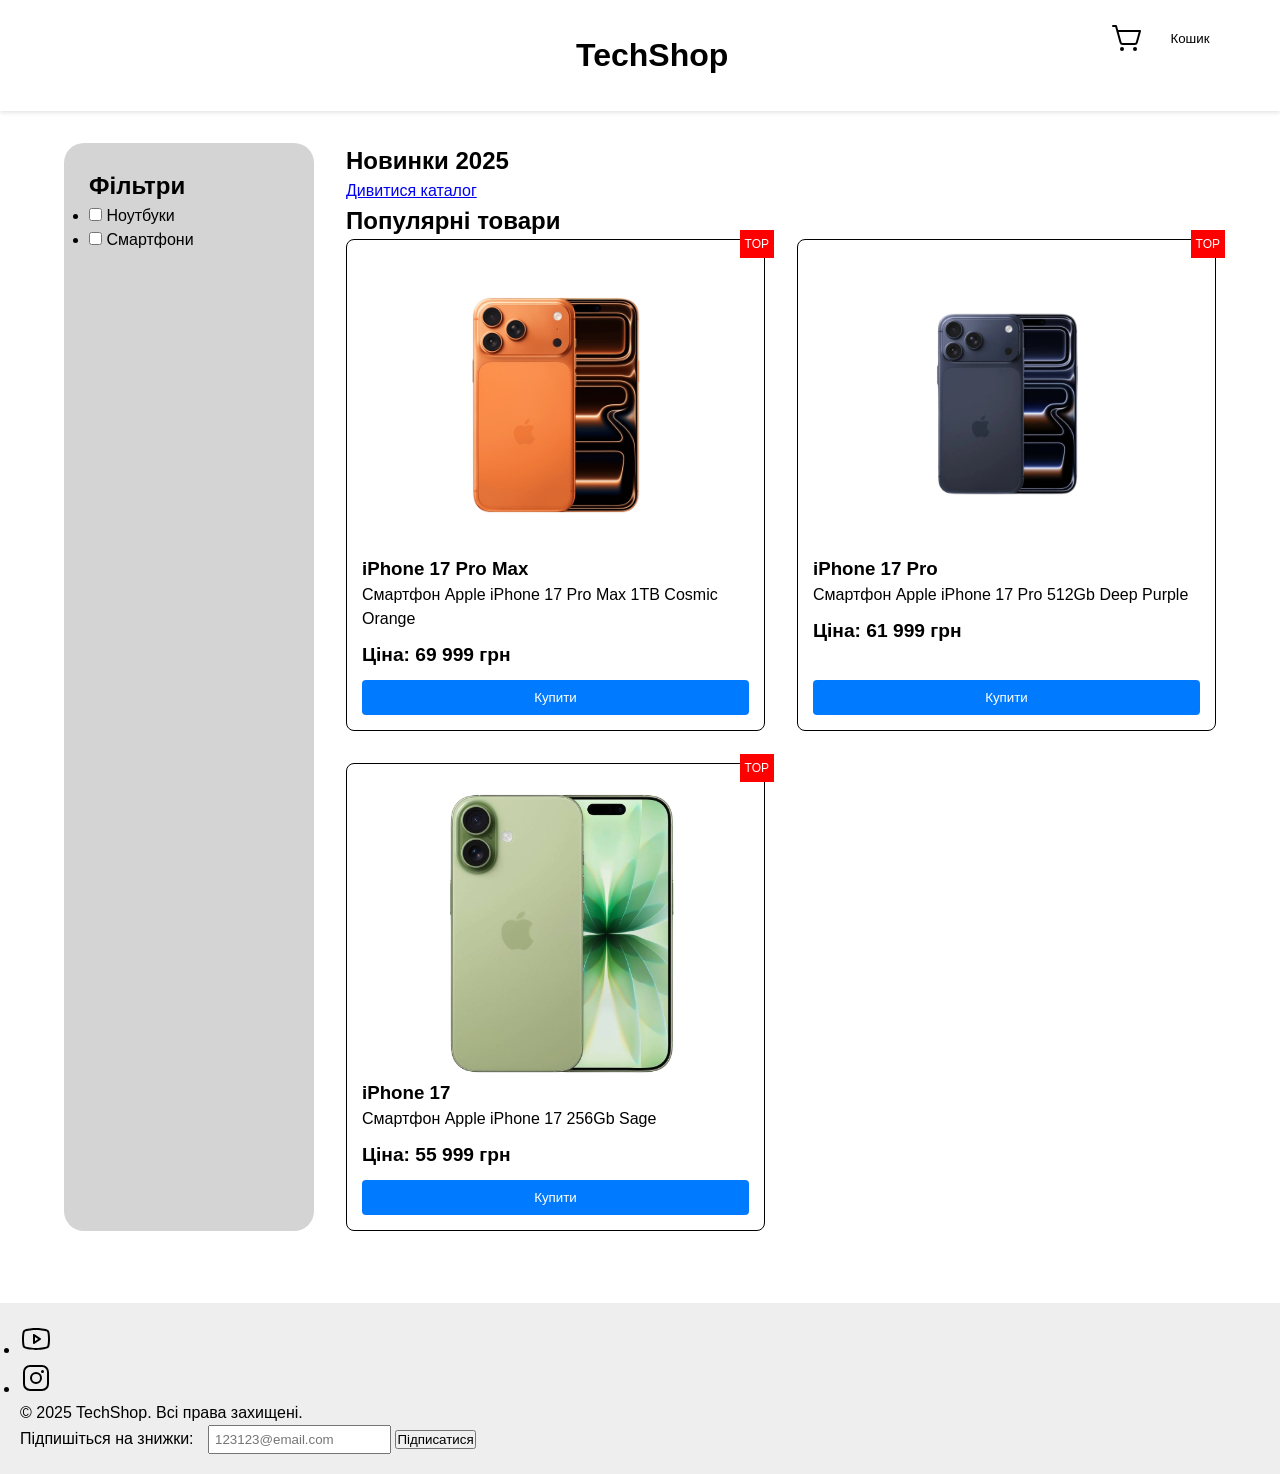
==== commit d393f81c: "lab8" ====
--- a/index.html
+++ b/index.html
@@ -2,14 +2,14 @@
 <html lang="uk">
 <head>
     <meta charset="UTF-8">
-    <meta name="viewport" content="width=device-width, initial-scale=1.0"/>
+    <meta name="viewport" content="width=device-width, initial-scale=1.0">
     <title>TechShop - Магазин гаджетів</title>
     <link rel="stylesheet" href="assets/css/style.css">
 </head>
 <body>
     <header class="header">
         <button class="menu-toggle" aria-label="Відкрити меню">
-            <width="24" height="24"><svg xmlns="http://www.w3.org/2000/svg" width="32" height="32" fill="#000000" viewBox="0 0 256 256" data-darkreader-inline-fill="" style="--darkreader-inline-fill: var(--darkreader-background-000000, #000000);"><path d="M224,128a8,8,0,0,1-8,8H40a8,8,0,0,1,0-16H216A8,8,0,0,1,224,128ZM40,72H216a8,8,0,0,0,0-16H40a8,8,0,0,0,0,16ZM216,184H40a8,8,0,0,0,0,16H216a8,8,0,0,0,0-16Z"></path></svg>
+            <svg xmlns="http://www.w3.org/2000/svg" width="32" height="32" fill="#000000" viewBox="0 0 256 256" data-darkreader-inline-fill="" style="--darkreader-inline-fill: var(--darkreader-background-000000, #000000);"><path d="M224,128a8,8,0,0,1-8,8H40a8,8,0,0,1,0-16H216A8,8,0,0,1,224,128ZM40,72H216a8,8,0,0,0,0-16H40a8,8,0,0,0,0,16ZM216,184H40a8,8,0,0,0,0,16H216a8,8,0,0,0,0-16Z"></path></svg>
         </button>
         <button class="btn btn-cart">
             <svg xmlns="http://www.w3.org/2000/svg" width="32" height="32" fill="#000000" viewBox="0 0 256 256" data-darkreader-inline-fill="" style="--darkreader-inline-fill: var(--darkreader-background-000000, #000000);"><path d="M104,216a16,16,0,1,1-16-16A16,16,0,0,1,104,216Zm88-16a16,16,0,1,0,16,16A16,16,0,0,0,192,200ZM239.71,74.14l-25.64,92.28A24.06,24.06,0,0,1,191,184H92.16A24.06,24.06,0,0,1,69,166.42L33.92,40H16a8,8,0,0,1,0-16H40a8,8,0,0,1,7.71,5.86L57.19,64H232a8,8,0,0,1,7.71,10.14ZM221.47,80H61.64l22.81,82.14A8,8,0,0,0,92.16,168H191a8,8,0,0,0,7.71-5.86Z"></path></svg>
@@ -25,7 +25,7 @@
             </svg>
             Кошик
         </button>
-        <div class="logo">TechShop</div>
+        <h1 class="logo">TechShop</h1>
 
         <nav class="main-nav">
             <ul class="menu">
@@ -41,7 +41,7 @@
 
     <main class="page-layout">
         <aside class="sidebar">
-            <h3>Фільтри</h3>
+            <h2>Фільтри</h2>
             <ul>
                 <li><input type="checkbox" /> Ноутбуки</li>
                 <li><input type="checkbox" /> Смартфони</li>
--- a/assets/css/style.css
+++ b/assets/css/style.css
@@ -12,7 +12,7 @@
 }
 
 .header {
-    display: flex;
+    display: grid;
     justify-content: space-between;
     align-items: center;
     padding: 1rem 5%;
@@ -143,12 +143,14 @@
 
 .btn-cart {
     display: inline-flex;
+    grid-column: 3;
+    justify-self: end;
     align-items: center;
-    gap: 0.5rem;
-    padding: 0.5rem 0.9rem;
-    border: 1px solid #333;
+    gap: 0.1rem;
+    padding: 0.4rem;
+    border: none;
     border-radius: 6px;
-    background-color: #fff;
+    background-color: transparent;
     color: #000;
     text-decoration: none;
     cursor: pointer;
@@ -156,10 +158,25 @@
 
 .menu-toggle {
     display: none;
+    width: 40px;
+    height: 40px;
     background: none;
     border: none;
     cursor: pointer;
   }
+
+.logo {
+    position: absolute;
+    left: 45%;
+    grid-column: 2;
+    margin: 0;
+    font-size: 2rem;
+    font-weight: 700;
+    color: #000;
+    text-align: center;
+    line-height: 1;
+  }
+  
 
 @media screen and (max-width: 768px) {
     .header {
@@ -203,4 +220,12 @@
     .social-links {
       justify-content: center;
     }
+
+    .logo {
+      position: absolute;
+      left: 50%;
+      top: 7%;
+      transform: translateX(-50%);
+      font-size: 1.6rem;
+    }
   }
